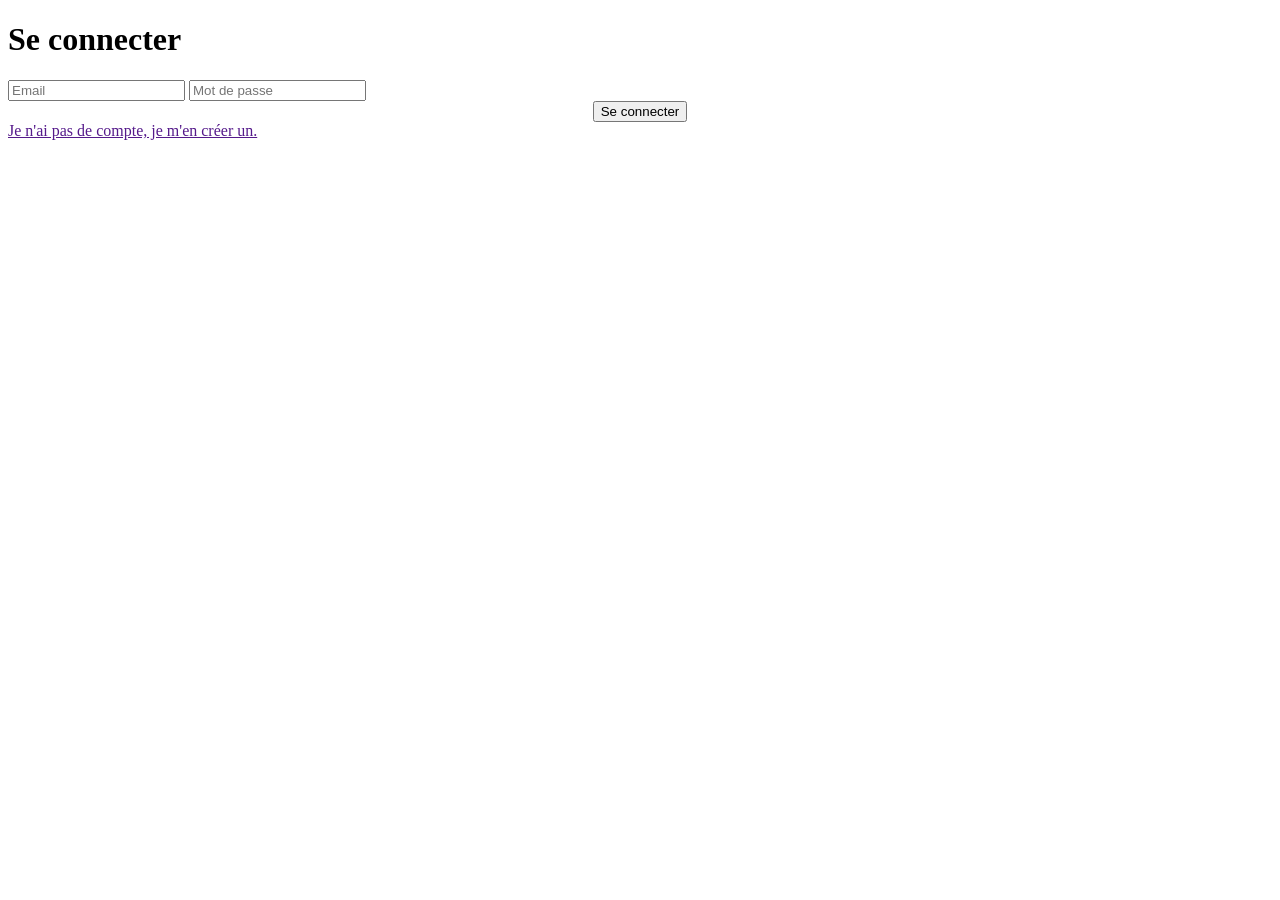
==== page_connexion.html @ 05d18962 "Add files via upload" ====
<!DOCTYPE html>
<html lang="fr">
    <head>
        <meta charset="UTF-8">
        <meta http-equiv="X-UA-Compatible" content="IE=edge">
        <meta name="viewport" content="width=device-width, initial-scale=1.0">
        <title>Page de connexion</title>
        <link rel="icon" href="images/logo.jpg" />
        <link rel="stylesheet" href="Css/css_page-connexion.css">
        <link rel="stylesheet" href="https://use.fontawesome.com/releases/v5.13.0/css/all.css">
    </head>
    
    <body>
        <form>
            <h1>Se connecter</h1>
            <div class="inputs">
                <input type="email" placeholder="Email">
                <input type="password" placeholder="Mot de passe">
            </div>
            <div align="center">
                <button type="submit">Se connecter</button>
            </div>
            <a href="" class="inscription">Je n'ai pas de compte, je m'en créer un.</a>
        </form>
    </body>
</html>
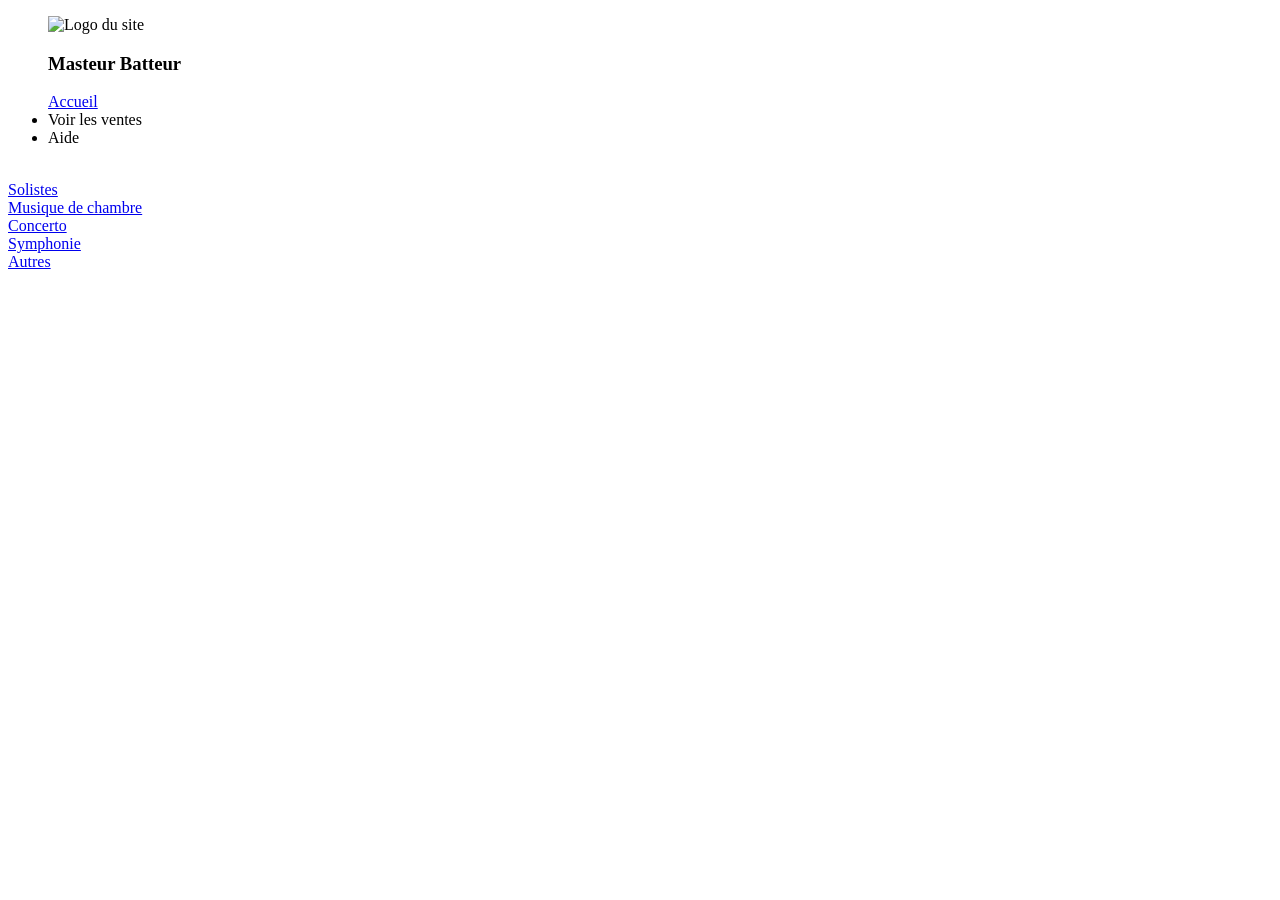
==== commit 86a23d48: "Update page_connexion.html" ====
--- a/page_connexion.html
+++ b/page_connexion.html
@@ -1,26 +1,51 @@
-<!DOCTYPE html>
+<!doctype html>   <!-- Chaques balises doivent être refermées -->
 <html lang="fr">
-    <head>
-        <meta charset="UTF-8">
-        <meta http-equiv="X-UA-Compatible" content="IE=edge">
-        <meta name="viewport" content="width=device-width, initial-scale=1.0">
-        <title>Page de connexion</title>
-        <link rel="icon" href="images/logo.jpg" />
-        <link rel="stylesheet" href="Css/css_page-connexion.css">
-        <link rel="stylesheet" href="https://use.fontawesome.com/releases/v5.13.0/css/all.css">
-    </head>
-    
-    <body>
-        <form>
-            <h1>Se connecter</h1>
-            <div class="inputs">
-                <input type="email" placeholder="Email">
-                <input type="password" placeholder="Mot de passe">
-            </div>
-            <div align="center">
-                <button type="submit">Se connecter</button>
-            </div>
-            <a href="" class="inscription">Je n'ai pas de compte, je m'en créer un.</a>
-        </form>
-    </body>
-</html>+	<head> <!-- entête -->
+		<meta charset="utf-8">
+		<title>Master Batteur</title>
+		<link rel="stylesheet" href="css/css_main.css">
+		<link rel="icon" href="images/logo.jpg" />
+		<link rel="preconnect" href="https://fonts.googleapis.com">
+		<link rel="preconnect" href="https://fonts.gstatic.com" crossorigin>
+		<link href="https://fonts.googleapis.com/css2?family=Anton&display=swap" rel="stylesheet">
+		<script src="main.js"></script>
+		<script src="https://cdnjs.cloudflare.com/ajax/libs/gsap/3.11.4/gsap.min.js" integrity="sha512-f8mwTB+Bs8a5c46DEm7HQLcJuHMBaH/UFlcgyetMqqkvTcYg4g5VXsYR71b3qC82lZytjNYvBj2pf0VekA9/FQ==" crossorigin="anonymous" referrerpolicy="no-referrer"></script>
+	</head>
+
+	<body>
+		<section class="top-page">
+			<nav class="navbar">
+				<ul class="flex3">
+					<img class="logo" src="images/logo.svg" alt="Logo du site">
+					<h1>Masteur Batteur</h1>
+				</ul>
+				<ul class="flex1">
+					<a href="site-web.html">Accueil</a>
+					<li>Voir les ventes</li>
+					<li>Aide</li>
+					<a href="page_connexion.html" style="color:white" class="button">Se connecter</a>
+				</ul>
+			</nav>
+		</section>
+
+		<section class="all_concert">
+			<div class="item" style="background-image: url(images/1.jpg);">
+				<a href="reservation/solistes.html" class="text">Solistes</a>
+			</div>
+			<div class="item" style="background-image: url(images/2.jpg);">
+				<a href="reservation/musique-de-chambre.html" class="text">Musique de chambre</a>
+			</div>
+			<div class="item" style="background-image: url(images/3.jpg);">
+				<a href="reservation/concerto.html" class="text">Concerto</a>
+			</div>
+			<div class="item" style="background-image: url(images/4.jpg);">
+				<a href="reservation/symphonie.html" class="text">Symphonie</a>
+			</div>
+			<div class="item" style="background-image: url(images/5.jpg);">
+				<a href="reservation/autres.html" class="text">Autres</a>
+			</div>
+		</section>
+		
+	</body>
+</html>
+
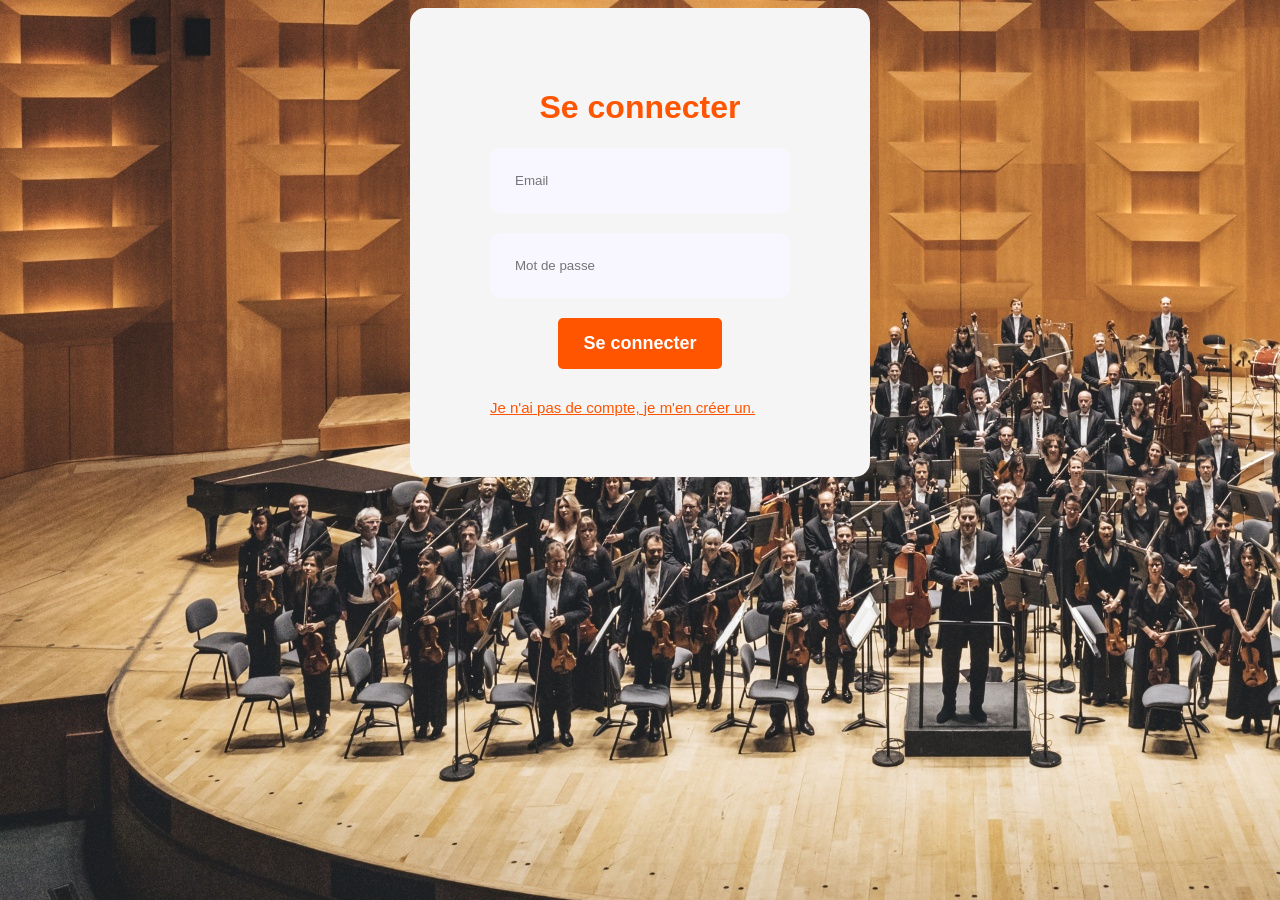
==== commit a4248ea5: "Update page_connexion.html" ====
--- a/page_connexion.html
+++ b/page_connexion.html
@@ -1,51 +1,28 @@
 <!doctype html>   <!-- Chaques balises doivent être refermées -->
 <html lang="fr">
-	<head> <!-- entête -->
-		<meta charset="utf-8">
-		<title>Master Batteur</title>
-		<link rel="stylesheet" href="css/css_main.css">
-		<link rel="icon" href="images/logo.jpg" />
-		<link rel="preconnect" href="https://fonts.googleapis.com">
-		<link rel="preconnect" href="https://fonts.gstatic.com" crossorigin>
-		<link href="https://fonts.googleapis.com/css2?family=Anton&display=swap" rel="stylesheet">
-		<script src="main.js"></script>
-		<script src="https://cdnjs.cloudflare.com/ajax/libs/gsap/3.11.4/gsap.min.js" integrity="sha512-f8mwTB+Bs8a5c46DEm7HQLcJuHMBaH/UFlcgyetMqqkvTcYg4g5VXsYR71b3qC82lZytjNYvBj2pf0VekA9/FQ==" crossorigin="anonymous" referrerpolicy="no-referrer"></script>
-	</head>
+    <head>
+        <meta charset="UTF-8">
+        <meta http-equiv="X-UA-Compatible" content="IE=edge">
+        <meta name="viewport" content="width=device-width, initial-scale=1.0">
+        <title>Page de connexion</title>
+        <link rel="icon" href="images/logo.jpg" />
+        <link rel="stylesheet" href="Css/css_page-connexion.css">
+        <link rel="stylesheet" href="https://use.fontawesome.com/releases/v5.13.0/css/all.css">
+    </head>
 
-	<body>
-		<section class="top-page">
-			<nav class="navbar">
-				<ul class="flex3">
-					<img class="logo" src="images/logo.svg" alt="Logo du site">
-					<h1>Masteur Batteur</h1>
-				</ul>
-				<ul class="flex1">
-					<a href="site-web.html">Accueil</a>
-					<li>Voir les ventes</li>
-					<li>Aide</li>
-					<a href="page_connexion.html" style="color:white" class="button">Se connecter</a>
-				</ul>
-			</nav>
-		</section>
-
-		<section class="all_concert">
-			<div class="item" style="background-image: url(images/1.jpg);">
-				<a href="reservation/solistes.html" class="text">Solistes</a>
-			</div>
-			<div class="item" style="background-image: url(images/2.jpg);">
-				<a href="reservation/musique-de-chambre.html" class="text">Musique de chambre</a>
-			</div>
-			<div class="item" style="background-image: url(images/3.jpg);">
-				<a href="reservation/concerto.html" class="text">Concerto</a>
-			</div>
-			<div class="item" style="background-image: url(images/4.jpg);">
-				<a href="reservation/symphonie.html" class="text">Symphonie</a>
-			</div>
-			<div class="item" style="background-image: url(images/5.jpg);">
-				<a href="reservation/autres.html" class="text">Autres</a>
-			</div>
-		</section>
-		
-	</body>
+    <body>
+        <form>
+            <h1>Se connecter</h1>
+            <div class="inputs">
+                <input type="email" placeholder="Email">
+                <input type="password" placeholder="Mot de passe">
+            </div>
+            <div align="center">
+                <button type="submit">Se connecter</button>
+            </div>
+            <a href="" class="inscription">Je n'ai pas de compte, je m'en créer un.</a>
+        </form>
+    </body>
 </html>
 
+
--- a/Css/css_page-connexion.css
+++ b/Css/css_page-connexion.css
@@ -0,0 +1,52 @@
+/* Page de connexion */
+@import url('https://fonts.googleapis.com/css2?family=Anton&family=Maven+Pro:wght@400;500&family=Roboto&display=swap');
+body{
+	display: flex;
+	justify-content: center;
+	align-items: center;
+    background-image: url(../images/orchestre.jpg);
+ }   
+
+form{
+    font-family: 'Roboto', sans-serif;
+    background-color: #f5f5f5;
+    padding: 60px 80px;
+    border-radius: 15px;
+    min-width: 300px;
+}
+
+h1{
+    color: #ff5400;
+    text-align: center;
+}
+
+form .inputs{
+    display: flex;
+    flex-direction: column;
+}
+
+form .inputs input[type="email"], input[type="password"]{
+    padding: 25px;
+    border-radius: 10px;
+    border: none;
+    background-color: #f8f7ff;
+    margin-bottom: 20px;
+    outline-color: #ff5400;
+}
+
+form a.inscription{
+    font-size: 15px;
+    color: #ff5400;
+}
+
+form button{
+    padding: 15px 25px;
+    border: none;
+    border-radius: 5px;
+    color: white;
+    background-color: #ff5400;
+    margin-bottom: 30px;
+    font-size: 18px;
+    font-weight: 700;
+    cursor: pointer;
+}
